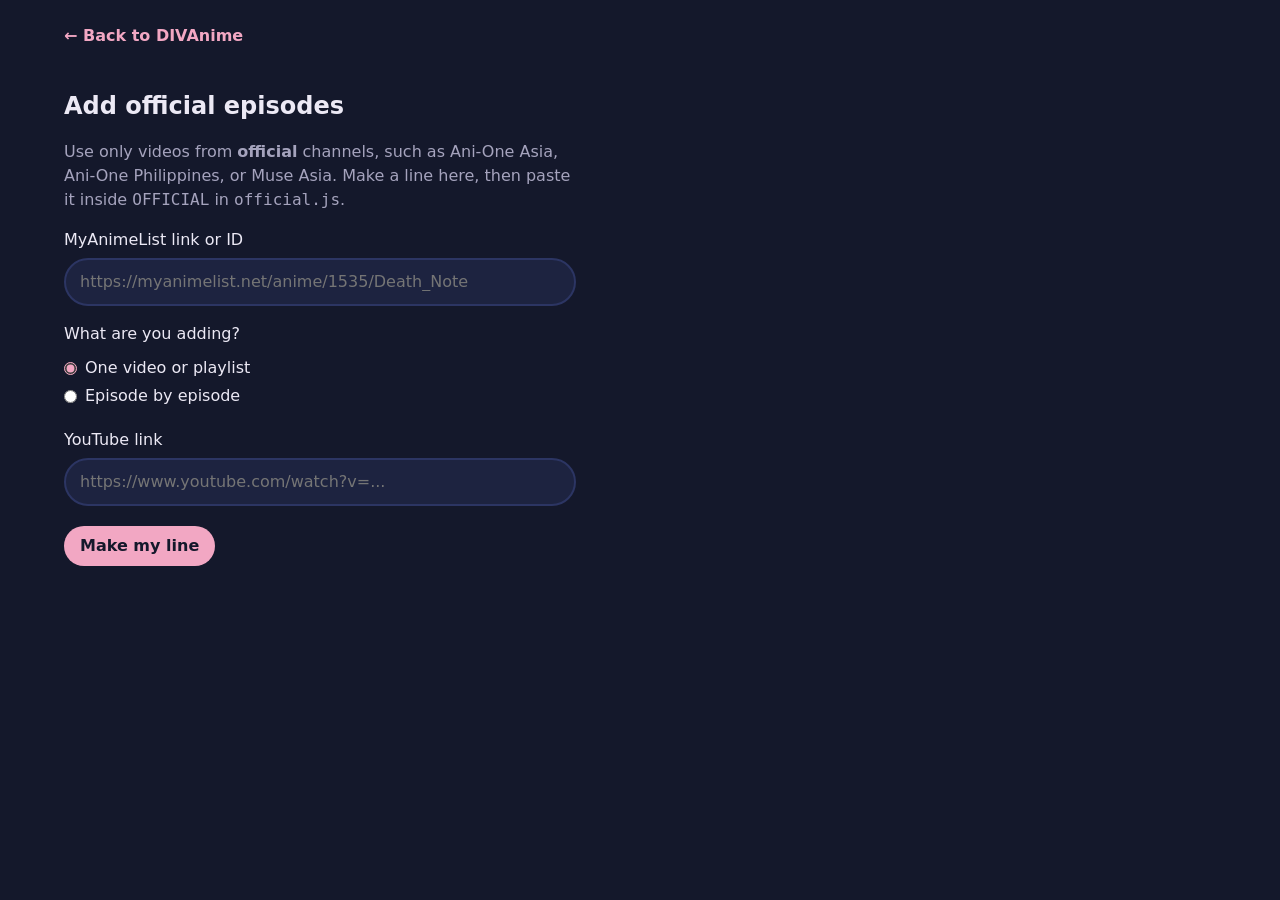
==== add-official.html @ 75e47fbf "latest" ====
<!DOCTYPE html>
<html lang="en">
<head>
<meta charset="UTF-8">
<meta name="viewport" content="width=device-width, initial-scale=1">
<title>Add official episodes | DIVAnime</title>
<link rel="icon" href="logo.svg" type="image/svg+xml">
<script src="theme.js"></script>
<link rel="stylesheet" href="style.css">
</head>
<body>
<header>
  <a class="toolback" href="index.html">&larr; Back to DIVAnime</a>
</header>
<main class="tool">
  <h1>Add official episodes</h1>
  <p class="muted">Use only videos from <strong>official</strong> channels, such as Ani-One Asia, Ani-One Philippines, or Muse Asia. Make a line here, then paste it inside <code>OFFICIAL</code> in <code>official.js</code>.</p>

  <div class="field">
    <label for="mal">MyAnimeList link or ID</label>
    <input id="mal" type="text" placeholder="https://myanimelist.net/anime/1535/Death_Note" autocomplete="off">
  </div>

  <fieldset>
    <legend>What are you adding?</legend>
    <label class="choice"><input type="radio" name="mode" value="single" checked> One video or playlist</label>
    <label class="choice"><input type="radio" name="mode" value="episodes"> Episode by episode</label>
  </fieldset>

  <div class="field" id="singleBox">
    <label for="yt">YouTube link</label>
    <input id="yt" type="text" placeholder="https://www.youtube.com/watch?v=..." autocomplete="off">
  </div>

  <div class="field" id="epsBox" hidden>
    <label for="eps">One episode per line: the number, a space, then the YouTube link</label>
    <textarea id="eps" rows="6" placeholder="1 https://www.youtube.com/watch?v=...&#10;2 https://youtu.be/..."></textarea>
  </div>

  <button class="btn" id="makeBtn">Make my line</button>
  <p id="msg" role="status"></p>

  <section id="result" hidden>
    <h2>Paste this inside OFFICIAL in official.js</h2>
    <pre id="out"></pre>
    <button class="btn small ghost" id="copyBtn">Copy</button>
    <h2>Preview</h2>
    <p class="muted">If the preview says &ldquo;Video unavailable&rdquo; or only offers &ldquo;Watch on YouTube&rdquo;, the owner blocked embedding or it is not available in your country. Don't add that one.</p>
    <div id="preview"></div>
  </section>
</main>
<script src="add-official.js"></script>
</body>
</html>
---- style.css ----
:root { --bg:#14182b; --card:#1d2340; --line:#2c3563; --text:#ece9f5; --muted:#a5a3bd; --accent:#f2a7c3; --on-accent:#14182b; }
[data-theme="day"] { --bg:#eef1f8; --card:#ffffff; --line:#c9d0e3; --text:#1b2038; --muted:#5a607a; --accent:#c2255c; --on-accent:#ffffff; }
[data-theme="sunset"] { --bg:#1d1135; --card:#2b1b4d; --line:#43306e; --text:#f3ecff; --muted:#b5a6d6; --accent:#ffb347; --on-accent:#1d1135; }
[data-theme="day"] .card { box-shadow:0 1px 4px rgba(27,32,56,.15); }
* { box-sizing: border-box; }
body { margin:0; background:var(--bg); color:var(--text); font-family:"Zen Maru Gothic", system-ui, sans-serif; line-height:1.5; }
header { padding:24px 5vw; display:flex; flex-wrap:wrap; gap:16px; align-items:center; justify-content:space-between; }
header h1 { margin:0; font-size:1.6rem; cursor:pointer; color:var(--text); display:flex; align-items:center; gap:10px; }
header h1 .word { font-weight:400; letter-spacing:.02em; }
header h1 .word b { font-weight:700; }
select { padding:10px 14px; border-radius:999px; border:2px solid var(--line); background:var(--card); color:var(--text); font:inherit; cursor:pointer; }
select:focus-visible { outline:3px solid var(--accent); outline-offset:2px; }
input { padding:10px 14px; border-radius:999px; border:2px solid var(--line); background:var(--card); color:var(--text); width:min(320px,100%); font:inherit; }
input:focus-visible, button:focus-visible, a:focus-visible { outline:3px solid var(--accent); outline-offset:2px; }
main { padding:0 5vw 48px; }
.grid { display:grid; grid-template-columns:repeat(auto-fill,minmax(140px,1fr)); gap:20px; }
.card { background:var(--card); border:0; border-radius:10px; overflow:hidden; cursor:pointer; text-align:left; color:inherit; font:inherit; padding:0; }
.card img { width:100%; aspect-ratio:2/3; object-fit:cover; display:block; }
.card span { display:block; padding:10px; font-size:.9rem; }
.watch { display:grid; gap:24px; max-width:900px; }
.player { aspect-ratio:16/9; width:100%; border:0; border-radius:10px; background:#000; }
.btn { display:inline-block; margin:4px 8px 4px 0; padding:8px 16px; border-radius:999px; background:var(--accent); color:var(--on-accent); text-decoration:none; font-weight:700; }
.back { background:none; border:0; color:var(--accent); font:inherit; cursor:pointer; padding:0; margin-bottom:16px; }
.muted { color:var(--muted); }
#genres { padding:0 5vw 20px; display:flex; flex-wrap:wrap; gap:8px; }
.chip { border:2px solid var(--line); background:var(--card); color:var(--text); padding:6px 14px; border-radius:999px; cursor:pointer; font:inherit; font-size:.9rem; }
.chip[aria-pressed="true"] { background:var(--accent); border-color:var(--accent); color:var(--on-accent); font-weight:700; }
button.btn { border:0; cursor:pointer; font:inherit; font-weight:700; }
.btn.saved { background:var(--card); color:var(--accent); border:2px solid var(--accent); }

#tabs { padding:0 5vw 16px; display:flex; flex-wrap:wrap; align-items:center; gap:12px 20px; }
#tabs select { margin-left:auto; padding:6px 14px; font-size:.9rem; }
.tab { background:none; border:0; border-bottom:3px solid transparent; color:var(--muted); font:inherit; font-weight:700; padding:6px 2px; cursor:pointer; }
.tab[aria-pressed="true"] { color:var(--accent); border-bottom-color:var(--accent); }
.btn:disabled { opacity:.5; cursor:wait; }
#more { margin-top:24px; text-align:center; }

.eplist { list-style:none; padding:0; margin:0 0 16px; display:grid; gap:8px; }
.ep { display:grid; grid-template-columns:auto 3ch 1fr auto; gap:12px; align-items:center; background:var(--card); border:1px solid var(--line); border-radius:10px; padding:10px 14px; }
.epnum { color:var(--muted); font-weight:700; text-align:right; }
.eptitle { min-width:0; overflow-wrap:anywhere; }
.eptitle small { display:block; }
.epbtns { display:flex; gap:6px; }
.btn.small { margin:0; padding:4px 12px; font-size:.85rem; }
.btn.ghost { background:none; color:var(--accent); border:2px solid var(--accent); padding:2px 10px; }

.ep .badge { display:none; margin-left:6px; padding:1px 8px; border-radius:999px; background:var(--accent); color:var(--on-accent); font-size:.75rem; font-weight:700; }
.ep.last { border-color:var(--accent); }
.ep.last .badge { display:inline-block; }
.card span small { display:block; margin-top:4px; }
#epResume { margin:0 0 12px; }

/* ---- Small screens (phones) ---- */
@media (max-width: 600px) {
  header { padding:16px 5vw; gap:12px; }
  header h1 { order:1; font-size:1.35rem; }
  #theme { order:2; margin-left:auto; }
  .searchbox { order:3; flex:1 1 100%; width:100%; }
  #randomBtn { order:4; }
  #listBtn { order:5; }
  .grid { gap:14px; }
  #tabs { gap:8px 16px; }
  #tabs select { margin-left:0; flex:1 1 100%; font-size:1rem; } /* 16px stops iPhone zoom on focus */
  .ep { grid-template-columns:auto 3ch 1fr; }
  .epbtns { grid-column:3; }
}

/* ---- Touch screens: bigger tap targets ---- */
@media (pointer: coarse) {
  .btn.small { padding:8px 16px; }
  .btn.small.ghost { padding:6px 14px; }
  .chip { padding:9px 16px; }
  .tab { padding:10px 4px; }
}

.epcheck { width:20px; height:20px; padding:0; margin:0; accent-color:var(--accent); cursor:pointer; }
.ep.done .eptitle { opacity:.6; }
.epprogress { display:flex; flex-wrap:wrap; align-items:center; gap:8px 12px; margin:0 0 12px; }
.epprogress progress { accent-color:var(--accent); width:min(220px,100%); height:12px; }
@media (pointer: coarse) { .epcheck { width:24px; height:24px; } }

/* ---- Loading skeletons ---- */
.card.skeleton { cursor:default; pointer-events:none; }
.sk-img, .sk-line, .sk-player {
  background:linear-gradient(90deg, var(--line) 25%, var(--card) 50%, var(--line) 75%);
  background-size:200% 100%;
  animation:shimmer 1.4s linear infinite;
}
.sk-img { width:100%; aspect-ratio:2/3; }
.sk-line { height:12px; margin:12px 10px; border-radius:6px; }
.sk-line.short { width:60%; }
.sk-title { height:28px; width:50%; margin:0; }
.sk-player { aspect-ratio:16/9; width:100%; border-radius:10px; }
.watch .sk-line { margin:0; }
@keyframes shimmer { from { background-position:200% 0; } to { background-position:-200% 0; } }
@media (prefers-reduced-motion: reduce) {
  .sk-img, .sk-line, .sk-player { animation:none; }
}

footer { padding:24px 5vw 48px; border-top:1px solid var(--line); }
footer p { margin:0 0 12px; max-width:60ch; }
footer .btn { margin-right:8px; }

/* ---- Banner and error boxes ---- */
.banner { display:flex; flex-wrap:wrap; align-items:center; gap:8px 12px; margin:0 5vw 16px; padding:10px 14px; border:2px solid var(--accent); border-radius:10px; background:var(--card); }
.banner[hidden] { display:none; }
.errorbox { max-width:480px; padding:16px; border:1px solid var(--line); border-radius:10px; background:var(--card); }
.errorbox p { margin:0 0 12px; }

/* ---- Search suggestions ---- */
.searchbox { position:relative; width:min(320px,100%); }
.searchbox input { width:100%; }
#suggest { position:absolute; z-index:10; top:calc(100% + 6px); left:0; right:0; margin:0; padding:6px; list-style:none; background:var(--card); border:1px solid var(--line); border-radius:12px; box-shadow:0 8px 24px rgba(0,0,0,.25); }
#suggest[hidden] { display:none; }
#suggest li { display:flex; gap:10px; align-items:center; padding:6px; border-radius:8px; cursor:pointer; }
#suggest li:hover, #suggest li[aria-selected="true"] { background:var(--line); }
#suggest img { width:32px; height:46px; object-fit:cover; border-radius:4px; flex:none; }
#suggest span { min-width:0; overflow-wrap:anywhere; }

/* ---- Recently viewed ---- */
#recent { margin-bottom:28px; }
.rowhead { display:flex; align-items:center; justify-content:space-between; gap:12px; margin-bottom:12px; }
.rowhead h2 { margin:0; font-size:1.1rem; }
.recentrow { display:flex; gap:14px; overflow-x:auto; padding-bottom:8px; }
.recentrow .card { flex:0 0 120px; }
.recentrow .card span { font-size:.8rem; }

/* ---- Helper page: add-official.html ---- */
.toolback { color:var(--accent); text-decoration:none; font-weight:700; }
.tool { max-width:640px; }
.tool h1 { font-size:1.5rem; }
.tool h2 { font-size:1.1rem; margin:24px 0 8px; }
.tool .field { display:grid; gap:6px; margin:0 0 16px; }
.tool .field[hidden] { display:none; }
.tool .field input, .tool textarea { width:100%; max-width:none; }
.tool textarea { padding:10px 14px; border-radius:12px; border:2px solid var(--line); background:var(--card); color:var(--text); font:inherit; }
.tool fieldset { border:0; padding:0; margin:0 0 16px; }
.tool legend { padding:0; margin-bottom:6px; }
.tool .choice { display:flex; align-items:center; gap:8px; margin:4px 0; }
.tool .choice input { width:auto; padding:0; margin:0; accent-color:var(--accent); }
.tool pre { overflow-x:auto; padding:12px 14px; border:1px solid var(--line); border-radius:10px; background:var(--card); }
.tool code { font-family:ui-monospace, Menlo, Consolas, monospace; }
.tool textarea:focus-visible { outline:3px solid var(--accent); outline-offset:2px; }

/* ---- AniList episode links ---- */
#aniEps[hidden] { display:none; }
#aniEps h3 small { font-weight:400; }
.aniep { display:grid; grid-template-columns:96px 1fr auto; gap:12px; align-items:center; background:var(--card); border:1px solid var(--line); border-radius:10px; padding:8px 12px; }
.aniep.nothumb { grid-template-columns:1fr auto; }
.epthumb { width:96px; height:54px; object-fit:cover; border-radius:6px; background:var(--line); }
@media (max-width: 600px) {
  .aniep { grid-template-columns:96px 1fr; }
  .aniep .epbtns { grid-column:2; }
  .aniep.nothumb { grid-template-columns:1fr; }
  .aniep.nothumb .epbtns { grid-column:1; }
}
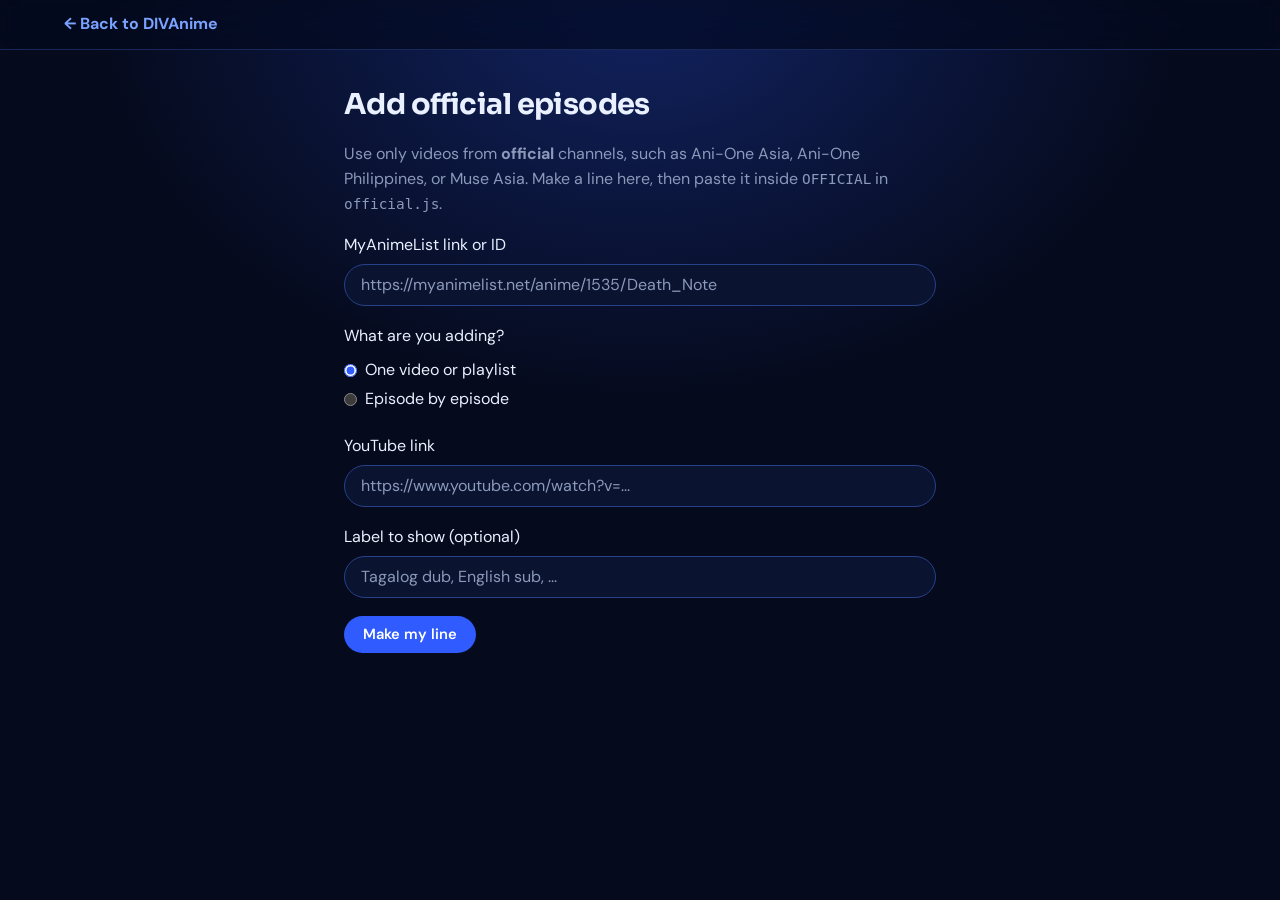
==== commit dc77953c: "latest3" ====
--- a/add-official.html
+++ b/add-official.html
@@ -4,8 +4,10 @@
 <meta charset="UTF-8">
 <meta name="viewport" content="width=device-width, initial-scale=1">
 <title>Add official episodes | DIVAnime</title>
+<meta name="theme-color" content="#050a1c">
 <link rel="icon" href="logo.svg" type="image/svg+xml">
 <script src="theme.js"></script>
+<link href="https://fonts.googleapis.com/css2?family=DM+Sans:wght@400;500;700&family=Sora:wght@400;700&display=swap" rel="stylesheet">
 <link rel="stylesheet" href="style.css">
 </head>
 <body>
@@ -37,6 +39,11 @@
     <textarea id="eps" rows="6" placeholder="1 https://www.youtube.com/watch?v=...&#10;2 https://youtu.be/..."></textarea>
   </div>
 
+  <div class="field">
+    <label for="lang">Label to show (optional)</label>
+    <input id="lang" type="text" placeholder="Tagalog dub, English sub, ..." maxlength="30" autocomplete="off">
+  </div>
+
   <button class="btn" id="makeBtn">Make my line</button>
   <p id="msg" role="status"></p>
 
--- a/style.css
+++ b/style.css
@@ -1,156 +1,325 @@
-:root { --bg:#14182b; --card:#1d2340; --line:#2c3563; --text:#ece9f5; --muted:#a5a3bd; --accent:#f2a7c3; --on-accent:#14182b; }
-[data-theme="day"] { --bg:#eef1f8; --card:#ffffff; --line:#c9d0e3; --text:#1b2038; --muted:#5a607a; --accent:#c2255c; --on-accent:#ffffff; }
-[data-theme="sunset"] { --bg:#1d1135; --card:#2b1b4d; --line:#43306e; --text:#f3ecff; --muted:#b5a6d6; --accent:#ffb347; --on-accent:#1d1135; }
-[data-theme="day"] .card { box-shadow:0 1px 4px rgba(27,32,56,.15); }
+/* DIVAnime: a dark room with the screen on.
+   Near-black surfaces, one electric blue for light and action, and a soft glow where the picture is. */
+
+/* ---------- Design tokens (themes) ---------- */
+:root {
+  color-scheme: dark;
+  --gutter: max(5vw, calc((100vw - 1280px) / 2));
+  --bg: #050a1c;            /* deep navy-black */
+  --card: #0a1330;
+  --card-2: #101c42;
+  --line: #18285a;
+  --line-strong: #27408a;
+  --text: #e9f0ff;
+  --muted: #8b99ba;
+  --accent: #7aa2ff;        /* blue used for text, borders, and focus on dark surfaces */
+  --accent-solid: #2f5bff;  /* blue used for filled buttons (white text on it passes contrast) */
+  --accent-hover: #2547d6;
+  --on-accent: #ffffff;
+  --glow: rgba(79, 124, 255, .55);
+  --beam: rgba(47, 91, 255, .30);
+  --glass: rgba(5, 10, 28, .74);
+  --font-display: "Sora", "DM Sans", system-ui, -apple-system, "Segoe UI", sans-serif;
+  --font-body: "DM Sans", system-ui, -apple-system, "Segoe UI", sans-serif;
+}
+[data-theme="abyss"] {
+  --bg: #000000; --card: #070b14; --card-2: #0d1424; --line: #131b31; --line-strong: #22305a;
+  --text: #eaf4ff; --muted: #7f92b5; --accent: #38bdf8; --accent-solid: #0369a1; --accent-hover: #075985;
+  --glow: rgba(14, 165, 233, .5); --beam: rgba(14, 165, 233, .22); --glass: rgba(0, 0, 0, .74);
+}
+[data-theme="light"] {
+  color-scheme: light;
+  --bg: #f2f5fc; --card: #ffffff; --card-2: #f5f8ff; --line: #d5deef; --line-strong: #b6c4e2;
+  --text: #0b1220; --muted: #4f5d7e; --accent: #1d4ed8; --accent-solid: #1d4ed8; --accent-hover: #1e40af;
+  --glow: rgba(29, 78, 216, .35); --beam: rgba(37, 99, 235, .14); --glass: rgba(242, 245, 252, .8);
+}
+
+/* ---------- Base ---------- */
 * { box-sizing: border-box; }
-body { margin:0; background:var(--bg); color:var(--text); font-family:"Zen Maru Gothic", system-ui, sans-serif; line-height:1.5; }
-header { padding:24px 5vw; display:flex; flex-wrap:wrap; gap:16px; align-items:center; justify-content:space-between; }
-header h1 { margin:0; font-size:1.6rem; cursor:pointer; color:var(--text); display:flex; align-items:center; gap:10px; }
-header h1 .word { font-weight:400; letter-spacing:.02em; }
-header h1 .word b { font-weight:700; }
-select { padding:10px 14px; border-radius:999px; border:2px solid var(--line); background:var(--card); color:var(--text); font:inherit; cursor:pointer; }
-select:focus-visible { outline:3px solid var(--accent); outline-offset:2px; }
-input { padding:10px 14px; border-radius:999px; border:2px solid var(--line); background:var(--card); color:var(--text); width:min(320px,100%); font:inherit; }
-input:focus-visible, button:focus-visible, a:focus-visible { outline:3px solid var(--accent); outline-offset:2px; }
-main { padding:0 5vw 48px; }
-.grid { display:grid; grid-template-columns:repeat(auto-fill,minmax(140px,1fr)); gap:20px; }
-.card { background:var(--card); border:0; border-radius:10px; overflow:hidden; cursor:pointer; text-align:left; color:inherit; font:inherit; padding:0; }
-.card img { width:100%; aspect-ratio:2/3; object-fit:cover; display:block; }
-.card span { display:block; padding:10px; font-size:.9rem; }
-.watch { display:grid; gap:24px; max-width:900px; }
-.player { aspect-ratio:16/9; width:100%; border:0; border-radius:10px; background:#000; }
-.btn { display:inline-block; margin:4px 8px 4px 0; padding:8px 16px; border-radius:999px; background:var(--accent); color:var(--on-accent); text-decoration:none; font-weight:700; }
-.back { background:none; border:0; color:var(--accent); font:inherit; cursor:pointer; padding:0; margin-bottom:16px; }
-.muted { color:var(--muted); }
-#genres { padding:0 5vw 20px; display:flex; flex-wrap:wrap; gap:8px; }
-.chip { border:2px solid var(--line); background:var(--card); color:var(--text); padding:6px 14px; border-radius:999px; cursor:pointer; font:inherit; font-size:.9rem; }
-.chip[aria-pressed="true"] { background:var(--accent); border-color:var(--accent); color:var(--on-accent); font-weight:700; }
-button.btn { border:0; cursor:pointer; font:inherit; font-weight:700; }
-.btn.saved { background:var(--card); color:var(--accent); border:2px solid var(--accent); }
-
-#tabs { padding:0 5vw 16px; display:flex; flex-wrap:wrap; align-items:center; gap:12px 20px; }
-#tabs select { margin-left:auto; padding:6px 14px; font-size:.9rem; }
-.tab { background:none; border:0; border-bottom:3px solid transparent; color:var(--muted); font:inherit; font-weight:700; padding:6px 2px; cursor:pointer; }
-.tab[aria-pressed="true"] { color:var(--accent); border-bottom-color:var(--accent); }
-.btn:disabled { opacity:.5; cursor:wait; }
-#more { margin-top:24px; text-align:center; }
-
-.eplist { list-style:none; padding:0; margin:0 0 16px; display:grid; gap:8px; }
-.ep { display:grid; grid-template-columns:auto 3ch 1fr auto; gap:12px; align-items:center; background:var(--card); border:1px solid var(--line); border-radius:10px; padding:10px 14px; }
-.epnum { color:var(--muted); font-weight:700; text-align:right; }
-.eptitle { min-width:0; overflow-wrap:anywhere; }
-.eptitle small { display:block; }
-.epbtns { display:flex; gap:6px; }
-.btn.small { margin:0; padding:4px 12px; font-size:.85rem; }
-.btn.ghost { background:none; color:var(--accent); border:2px solid var(--accent); padding:2px 10px; }
-
-.ep .badge { display:none; margin-left:6px; padding:1px 8px; border-radius:999px; background:var(--accent); color:var(--on-accent); font-size:.75rem; font-weight:700; }
-.ep.last { border-color:var(--accent); }
-.ep.last .badge { display:inline-block; }
-.card span small { display:block; margin-top:4px; }
-#epResume { margin:0 0 12px; }
-
-/* ---- Small screens (phones) ---- */
-@media (max-width: 600px) {
-  header { padding:16px 5vw; gap:12px; }
-  header h1 { order:1; font-size:1.35rem; }
-  #theme { order:2; margin-left:auto; }
-  .searchbox { order:3; flex:1 1 100%; width:100%; }
-  #randomBtn { order:4; }
-  #listBtn { order:5; }
-  .grid { gap:14px; }
-  #tabs { gap:8px 16px; }
-  #tabs select { margin-left:0; flex:1 1 100%; font-size:1rem; } /* 16px stops iPhone zoom on focus */
-  .ep { grid-template-columns:auto 3ch 1fr; }
-  .epbtns { grid-column:3; }
-}
-
-/* ---- Touch screens: bigger tap targets ---- */
+html { -webkit-text-size-adjust: 100%; }
+body {
+  position: relative; isolation: isolate; margin: 0; min-height: 100vh;
+  background: var(--bg); color: var(--text);
+  font: 400 1rem/1.55 var(--font-body);
+}
+/* the screen light: a wide blue glow falling from the top of the page */
+body::before {
+  content: ""; position: absolute; inset: 0 0 auto 0; height: 560px; z-index: -1; pointer-events: none;
+  background: radial-gradient(60% 100% at 50% 0%, var(--beam), transparent 72%);
+}
+::selection { background: var(--accent-solid); color: #fff; }
+:focus-visible { outline: 2px solid var(--accent); outline-offset: 2px; }
+h1, h2, h3 { font-family: var(--font-display); }
+a { color: var(--accent); }
+code { font-family: ui-monospace, Menlo, Consolas, monospace; font-size: .9em; }
+.muted { color: var(--muted); }
+[hidden] { display: none !important; }
+
+/* ---------- Header ---------- */
+header {
+  position: sticky; top: 0; z-index: 30;
+  display: flex; align-items: center; gap: 14px;
+  padding: 12px var(--gutter);
+  background: var(--glass); border-bottom: 1px solid var(--line);
+  -webkit-backdrop-filter: blur(16px) saturate(150%); backdrop-filter: blur(16px) saturate(150%);
+}
+header h1 {
+  display: flex; align-items: center; gap: 10px; margin: 0; cursor: pointer;
+  font-size: 1.3rem; letter-spacing: -.02em; color: var(--text); white-space: nowrap;
+}
+header h1 .word { font-weight: 400; }
+header h1 .word b { font-weight: 700; }
+
+.searchbox { position: relative; flex: 1 1 280px; max-width: 520px; margin: 0 auto; }
+input, textarea, select {
+  font: inherit; color: var(--text);
+  background: var(--card); border: 1px solid var(--line-strong);
+}
+input[type="search"], input[type="text"] {
+  width: 100%; height: 42px; padding: 0 16px; border-radius: 999px;
+}
+.searchbox input {
+  padding-left: 44px;
+  background: var(--card) url("data:image/svg+xml,%3Csvg xmlns='http://www.w3.org/2000/svg' viewBox='0 0 24 24' fill='none' stroke='%238b99ba' stroke-width='2' stroke-linecap='round'%3E%3Ccircle cx='11' cy='11' r='7'/%3E%3Cpath d='m20 20-3.5-3.5'/%3E%3C/svg%3E") no-repeat 15px center / 18px;
+}
+input::placeholder, textarea::placeholder { color: var(--muted); }
+input:focus, textarea:focus, select:focus { border-color: var(--accent); }
+select {
+  height: 40px; padding: 0 36px 0 14px; border-radius: 999px; cursor: pointer;
+  -webkit-appearance: none; appearance: none;
+  background: var(--card) url("data:image/svg+xml,%3Csvg xmlns='http://www.w3.org/2000/svg' viewBox='0 0 24 24' fill='none' stroke='%238b99ba' stroke-width='2.4' stroke-linecap='round' stroke-linejoin='round'%3E%3Cpath d='m6 9 6 6 6-6'/%3E%3C/svg%3E") no-repeat right 12px center / 14px;
+}
+
+/* Search suggestions */
+#suggest {
+  position: absolute; z-index: 40; top: calc(100% + 8px); left: 0; right: 0; margin: 0; padding: 6px; list-style: none;
+  background: var(--card); border: 1px solid var(--line-strong); border-radius: 14px;
+  box-shadow: 0 24px 60px -20px rgba(0, 0, 0, .8), 0 0 40px -18px var(--glow);
+}
+#suggest li { display: flex; align-items: center; gap: 12px; padding: 6px; border-radius: 9px; cursor: pointer; }
+#suggest li:hover, #suggest li[aria-selected="true"] { background: var(--card-2); box-shadow: inset 3px 0 0 var(--accent); }
+#suggest img { flex: none; width: 32px; height: 46px; object-fit: cover; border-radius: 4px; }
+#suggest span { min-width: 0; overflow-wrap: anywhere; }
+
+/* ---------- Buttons ---------- */
+.btn {
+  display: inline-flex; align-items: center; justify-content: center; gap: 8px;
+  padding: 9px 18px; border: 1px solid transparent; border-radius: 999px;
+  background: var(--accent-solid); color: var(--on-accent);
+  font: 600 .92rem/1.2 var(--font-body); text-decoration: none; cursor: pointer;
+  transition: background .15s, border-color .15s, box-shadow .15s;
+}
+.btn:hover { background: var(--accent-hover); box-shadow: 0 8px 26px -10px var(--glow); }
+.btn:disabled { opacity: .5; cursor: wait; box-shadow: none; }
+.btn.small { padding: 5px 14px; font-size: .85rem; }
+.btn.ghost { background: transparent; color: var(--accent); border-color: var(--accent); }
+.btn.ghost:hover { background: var(--card-2); }
+.btn.saved { background: transparent; color: var(--accent); border-color: var(--accent); }
+.btn.navbtn { gap: 0; background: var(--card); color: var(--text); border-color: var(--line-strong); }
+.btn.navbtn:hover { border-color: var(--accent); box-shadow: 0 8px 26px -12px var(--glow); }
+.back {
+  display: inline-flex; align-items: center; gap: 6px; margin: 4px 0 14px; padding: 6px 0;
+  background: none; border: 0; color: var(--accent); font: 600 .95rem var(--font-body); cursor: pointer;
+}
+.back:hover { text-decoration: underline; }
+
+/* ---------- Page sections ---------- */
+.banner {
+  margin: 14px var(--gutter) 0; padding: 12px 16px; display: flex; flex-wrap: wrap; align-items: center; gap: 8px 12px;
+  background: var(--card); border: 1px solid var(--line-strong); border-left: 4px solid var(--accent); border-radius: 10px;
+}
+.hero { padding: clamp(28px, 6vw, 68px) var(--gutter) clamp(14px, 3vw, 30px); }
+.hero h2 {
+  margin: 0 0 14px; max-width: 16ch;
+  font-size: clamp(2.1rem, 5.4vw, 3.8rem); font-weight: 700; line-height: 1.04; letter-spacing: -.03em; text-wrap: balance;
+}
+.hero p { margin: 0; max-width: 50ch; color: var(--muted); font-size: 1.05rem; }
+/* the welcome text, tabs, and genres belong to the catalog, so hide them on watch pages and the watchlist */
+body:not([data-view="catalog"]) .hero,
+body:not([data-view="catalog"]) #tabs,
+body:not([data-view="catalog"]) #genres { display: none; }
+
+#tabs { display: flex; flex-wrap: wrap; align-items: center; gap: 8px; padding: 10px var(--gutter) 12px; }
+.tab {
+  padding: 8px 18px; border: 1px solid transparent; border-radius: 999px; background: transparent; color: var(--muted);
+  font: 600 .95rem var(--font-body); cursor: pointer; transition: color .15s, background .15s, box-shadow .15s;
+}
+.tab:hover { color: var(--text); background: var(--card); }
+.tab[aria-pressed="true"] { background: var(--accent-solid); color: #fff; box-shadow: 0 10px 30px -10px var(--glow); }
+#tabs select { margin-left: auto; font-size: .9rem; }
+
+#genres { display: flex; flex-wrap: wrap; gap: 8px; padding: 0 var(--gutter) 24px; }
+.chip {
+  padding: 6px 14px; border: 1px solid var(--line-strong); border-radius: 8px; background: transparent; color: var(--text);
+  font: 500 .88rem var(--font-body); cursor: pointer; transition: border-color .15s, background .15s;
+}
+.chip:hover { border-color: var(--accent); }
+.chip[aria-pressed="true"] { border-color: var(--accent); color: var(--accent); background: var(--card-2); font-weight: 700; }
+
+main { padding: 0 var(--gutter) 56px; }
+main h2 { font-size: 1.15rem; }
+
+/* ---------- Posters ---------- */
+.grid { display: grid; grid-template-columns: repeat(auto-fill, minmax(150px, 1fr)); gap: 18px; }
+.card {
+  position: relative; display: block; padding: 0; overflow: hidden; isolation: isolate;
+  border: 1px solid var(--line); border-radius: 12px; background: var(--card); color: #fff;
+  font: inherit; text-align: left; cursor: pointer;
+  transition: transform .18s ease, border-color .18s, box-shadow .18s;
+}
+.card img, .card .noposter, .sk-img { display: block; width: 100%; aspect-ratio: 2 / 3; object-fit: cover; }
+.noposter { background: linear-gradient(160deg, var(--card-2), var(--card)); }
+.card span {
+  position: absolute; inset: auto 0 0 0; padding: 46px 11px 11px;
+  background: linear-gradient(to top, rgba(2, 4, 10, .96) 0%, rgba(2, 4, 10, .72) 55%, transparent 100%);
+  color: #fff; font-size: .84rem; font-weight: 600; line-height: 1.3; overflow-wrap: anywhere;
+}
+.card small { display: block; margin-top: 3px; font-weight: 400; font-size: .76rem; }
+.card .muted { color: #aebbd8; }
+.card .score {
+  position: absolute; top: 8px; right: 8px; padding: 2px 9px; border-radius: 999px;
+  background: rgba(2, 4, 10, .78); border: 1px solid rgba(106, 168, 255, .5);
+  -webkit-backdrop-filter: blur(6px); backdrop-filter: blur(6px);
+  color: #fff; font: 700 .75rem/1.5 var(--font-body); font-style: normal;
+}
+.card .epbadge {
+  position: absolute; top: 8px; left: 8px; padding: 2px 9px; border-radius: 999px;
+  background: var(--accent-solid); color: #fff; font: 700 .75rem/1.5 var(--font-body); font-style: normal;
+  box-shadow: 0 6px 18px -6px var(--glow);
+}
+.card:hover, .card:focus-visible { transform: translateY(-4px); border-color: var(--accent); box-shadow: 0 16px 44px -14px var(--glow); }
+.card:focus-visible { outline: 2px solid var(--accent); outline-offset: 3px; }
+.card.skeleton { pointer-events: none; cursor: default; }
+
+#recent { margin-bottom: 34px; }
+.rowhead { display: flex; align-items: center; justify-content: space-between; gap: 12px; margin-bottom: 12px; }
+.rowhead h2 { margin: 0; }
+.recentrow { display: flex; gap: 14px; overflow-x: auto; padding: 6px 2px 14px; scroll-snap-type: x proximity; }
+.recentrow .card { flex: 0 0 132px; scroll-snap-align: start; }
+.recentrow .card span { font-size: .78rem; }
+#more { margin-top: 28px; text-align: center; }
+
+/* ---------- Loading skeletons ---------- */
+.sk-img, .sk-line, .sk-player {
+  background: linear-gradient(90deg, var(--card-2) 25%, var(--line) 50%, var(--card-2) 75%);
+  background-size: 200% 100%; animation: shimmer 1.4s linear infinite;
+}
+.sk-line { height: 12px; margin: 12px 10px; border-radius: 6px; }
+.sk-line.short { width: 60%; }
+.sk-title { height: 30px; width: 50%; margin: 0 0 18px; }
+.sk-player { width: 100%; aspect-ratio: 16 / 9; border-radius: 16px; margin-bottom: 18px; }
+.watch .sk-line { margin: 0 0 14px; }
+@keyframes shimmer { from { background-position: 200% 0; } to { background-position: -200% 0; } }
+
+/* ---------- Watch page ---------- */
+.watch { max-width: 1100px; }
+.watch h2 { margin: 0 0 18px; font-size: clamp(1.5rem, 3.4vw, 2.3rem); line-height: 1.15; letter-spacing: -.02em; text-wrap: balance; }
+.player {
+  display: block; width: 100%; aspect-ratio: 16 / 9; border: 0; border-radius: 16px; background: #000;
+  box-shadow: 0 0 0 1px var(--line-strong), 0 36px 90px -34px var(--glow);
+}
+#playerNote { margin: 12px 0 0; }
+.watchcols { display: grid; grid-template-columns: 200px minmax(0, 1fr); gap: 28px; margin-top: 28px; }
+.watchposter { width: 100%; aspect-ratio: 2 / 3; object-fit: cover; border: 1px solid var(--line-strong); border-radius: 14px; }
+.facts { display: flex; flex-wrap: wrap; gap: 8px; margin: 0 0 14px; padding: 0; list-style: none; }
+.facts li { padding: 3px 12px; border: 1px solid var(--line-strong); border-radius: 8px; font-size: .86rem; }
+#aniInfo { display: flex; flex-wrap: wrap; gap: 8px; margin: 0 0 16px; }
+#aniInfo span { padding: 3px 12px; border-radius: 8px; background: var(--card-2); border: 1px solid var(--line-strong); color: var(--accent); font-size: .86rem; font-weight: 600; }
+#platformsBox { display: flex; flex-wrap: wrap; align-items: center; gap: 10px; margin-bottom: 20px; }
+#platformsBox p { margin: 0; }
+.synopsis { max-width: 70ch; margin: 0; white-space: pre-line; opacity: .93; }
+.watch h3 { margin: 40px 0 14px; font-size: 1.2rem; letter-spacing: -.01em; }
+.watch h3 small { font-family: var(--font-body); font-weight: 400; }
+
+/* Episodes: a ruled list, not a stack of boxes */
+.eplist { margin: 0 0 16px; padding: 0; list-style: none; border-top: 1px solid var(--line); }
+.ep {
+  display: grid; grid-template-columns: auto 3.2ch minmax(0, 1fr) auto; gap: 14px; align-items: center;
+  padding: 12px 8px; border-bottom: 1px solid var(--line);
+}
+.ep:hover { background: var(--card); }
+.ep.last { background: var(--card); box-shadow: inset 3px 0 0 var(--accent); }
+.epnum { color: var(--muted); font-weight: 700; text-align: right; font-variant-numeric: tabular-nums; }
+.eptitle { min-width: 0; overflow-wrap: anywhere; }
+.eptitle small { display: block; }
+.ep.done .eptitle { opacity: .55; }
+.badge { display: none; margin-left: 8px; padding: 1px 8px; border-radius: 6px; background: var(--accent-solid); color: #fff; font-size: .72rem; font-weight: 700; }
+.ep.last .badge { display: inline-block; }
+.epbtns { display: flex; gap: 8px; }
+.epcheck { width: 20px; height: 20px; margin: 0; padding: 0; accent-color: var(--accent-solid); cursor: pointer; }
+.epprogress { display: flex; flex-wrap: wrap; align-items: center; gap: 8px 14px; margin: 0 0 14px; }
+progress { width: min(240px, 100%); height: 8px; -webkit-appearance: none; appearance: none; border: 0; border-radius: 999px; background: var(--line); overflow: hidden; }
+progress::-webkit-progress-bar { background: var(--line); }
+progress::-webkit-progress-value { background: var(--accent-solid); border-radius: 999px; }
+progress::-moz-progress-bar { background: var(--accent-solid); }
+#epResume { margin: 0 0 12px; }
+
+.aniep { display: grid; grid-template-columns: 96px minmax(0, 1fr) auto; gap: 14px; align-items: center; padding: 10px 8px; border-bottom: 1px solid var(--line); }
+.aniep:hover { background: var(--card); }
+.aniep.nothumb { grid-template-columns: minmax(0, 1fr) auto; }
+.epthumb { width: 96px; height: 54px; object-fit: cover; border-radius: 6px; background: var(--card-2); }
+
+/* ---------- Errors ---------- */
+.errorbox { max-width: 520px; padding: 18px; border: 1px solid var(--line-strong); border-left: 4px solid var(--accent); border-radius: 12px; background: var(--card); }
+.errorbox p { margin: 0 0 14px; }
+.errorbox .btn { margin-right: 8px; }
+.errdetails { margin-top: 14px; font-size: .85rem; color: var(--muted); }
+.errdetails pre { margin: 6px 0 0; white-space: pre-wrap; overflow-wrap: anywhere; }
+
+/* ---------- Footer ---------- */
+footer { margin-top: 24px; padding: 28px var(--gutter) 56px; border-top: 1px solid var(--line); }
+footer p { max-width: 62ch; margin: 0 0 14px; }
+footer .btn { margin-right: 8px; }
+
+/* ---------- Helper page (add-official.html) ---------- */
+.toolback { color: var(--accent); font-weight: 700; text-decoration: none; }
+.toolback:hover { text-decoration: underline; }
+.tool { max-width: 720px; margin: 0 auto; padding: 32px 5vw 64px; }
+.tool h1 { margin: 0 0 12px; font-size: 1.8rem; letter-spacing: -.02em; }
+.tool h2 { margin: 28px 0 8px; font-size: 1.1rem; }
+.tool .field { display: grid; gap: 6px; margin: 0 0 18px; }
+.tool .field input, .tool textarea { width: 100%; max-width: none; }
+.tool textarea { padding: 12px 16px; border-radius: 14px; }
+.tool fieldset { margin: 0 0 18px; padding: 0; border: 0; }
+.tool legend { margin-bottom: 6px; padding: 0; }
+.tool .choice { display: flex; align-items: center; gap: 8px; margin: 4px 0; }
+.tool .choice input { width: auto; height: auto; margin: 0; padding: 0; accent-color: var(--accent-solid); }
+.tool pre { overflow-x: auto; padding: 14px 16px; border: 1px solid var(--line-strong); border-radius: 12px; background: var(--card); }
+
+/* ---------- Phones ---------- */
+@media (max-width: 700px) {
+  header { position: static; flex-wrap: wrap; gap: 10px 12px; padding-top: 10px; padding-bottom: 12px; } /* three rows is too tall to keep stuck to the top */
+  header h1 { order: 1; font-size: 1.2rem; }
+  #theme { order: 2; margin-left: auto; }
+  .searchbox { order: 3; flex: 1 1 100%; max-width: none; margin: 0; }
+  #randomBtn { order: 4; }
+  #listBtn { order: 5; }
+  .grid { gap: 14px; }
+  #tabs { gap: 6px; }
+  #tabs select { flex: 1 1 100%; margin-left: 0; font-size: 1rem; } /* 16px stops iPhone zoom on focus */
+  #genres { flex-wrap: nowrap; overflow-x: auto; scrollbar-width: none; }
+  #genres::-webkit-scrollbar { display: none; }
+  .chip { flex: none; }
+  .watchcols { grid-template-columns: 1fr; gap: 20px; }
+  .watchposter { width: 130px; }
+  .ep { grid-template-columns: auto 3.2ch minmax(0, 1fr); }
+  .epbtns { grid-column: 3; }
+  .aniep { grid-template-columns: 96px minmax(0, 1fr); }
+  .aniep .epbtns { grid-column: 2; }
+  .aniep.nothumb { grid-template-columns: minmax(0, 1fr); }
+  .aniep.nothumb .epbtns { grid-column: 1; }
+}
+
+/* ---------- Touch screens: bigger tap targets ---------- */
 @media (pointer: coarse) {
-  .btn.small { padding:8px 16px; }
-  .btn.small.ghost { padding:6px 14px; }
-  .chip { padding:9px 16px; }
-  .tab { padding:10px 4px; }
-}
-
-.epcheck { width:20px; height:20px; padding:0; margin:0; accent-color:var(--accent); cursor:pointer; }
-.ep.done .eptitle { opacity:.6; }
-.epprogress { display:flex; flex-wrap:wrap; align-items:center; gap:8px 12px; margin:0 0 12px; }
-.epprogress progress { accent-color:var(--accent); width:min(220px,100%); height:12px; }
-@media (pointer: coarse) { .epcheck { width:24px; height:24px; } }
-
-/* ---- Loading skeletons ---- */
-.card.skeleton { cursor:default; pointer-events:none; }
-.sk-img, .sk-line, .sk-player {
-  background:linear-gradient(90deg, var(--line) 25%, var(--card) 50%, var(--line) 75%);
-  background-size:200% 100%;
-  animation:shimmer 1.4s linear infinite;
-}
-.sk-img { width:100%; aspect-ratio:2/3; }
-.sk-line { height:12px; margin:12px 10px; border-radius:6px; }
-.sk-line.short { width:60%; }
-.sk-title { height:28px; width:50%; margin:0; }
-.sk-player { aspect-ratio:16/9; width:100%; border-radius:10px; }
-.watch .sk-line { margin:0; }
-@keyframes shimmer { from { background-position:200% 0; } to { background-position:-200% 0; } }
+  .btn.small { padding: 8px 16px; }
+  .chip { padding: 9px 16px; }
+  .tab { padding: 10px 18px; }
+  .epcheck { width: 24px; height: 24px; }
+}
+
+/* ---------- Reduced motion ---------- */
 @media (prefers-reduced-motion: reduce) {
-  .sk-img, .sk-line, .sk-player { animation:none; }
-}
-
-footer { padding:24px 5vw 48px; border-top:1px solid var(--line); }
-footer p { margin:0 0 12px; max-width:60ch; }
-footer .btn { margin-right:8px; }
-
-/* ---- Banner and error boxes ---- */
-.banner { display:flex; flex-wrap:wrap; align-items:center; gap:8px 12px; margin:0 5vw 16px; padding:10px 14px; border:2px solid var(--accent); border-radius:10px; background:var(--card); }
-.banner[hidden] { display:none; }
-.errorbox { max-width:480px; padding:16px; border:1px solid var(--line); border-radius:10px; background:var(--card); }
-.errorbox p { margin:0 0 12px; }
-
-/* ---- Search suggestions ---- */
-.searchbox { position:relative; width:min(320px,100%); }
-.searchbox input { width:100%; }
-#suggest { position:absolute; z-index:10; top:calc(100% + 6px); left:0; right:0; margin:0; padding:6px; list-style:none; background:var(--card); border:1px solid var(--line); border-radius:12px; box-shadow:0 8px 24px rgba(0,0,0,.25); }
-#suggest[hidden] { display:none; }
-#suggest li { display:flex; gap:10px; align-items:center; padding:6px; border-radius:8px; cursor:pointer; }
-#suggest li:hover, #suggest li[aria-selected="true"] { background:var(--line); }
-#suggest img { width:32px; height:46px; object-fit:cover; border-radius:4px; flex:none; }
-#suggest span { min-width:0; overflow-wrap:anywhere; }
-
-/* ---- Recently viewed ---- */
-#recent { margin-bottom:28px; }
-.rowhead { display:flex; align-items:center; justify-content:space-between; gap:12px; margin-bottom:12px; }
-.rowhead h2 { margin:0; font-size:1.1rem; }
-.recentrow { display:flex; gap:14px; overflow-x:auto; padding-bottom:8px; }
-.recentrow .card { flex:0 0 120px; }
-.recentrow .card span { font-size:.8rem; }
-
-/* ---- Helper page: add-official.html ---- */
-.toolback { color:var(--accent); text-decoration:none; font-weight:700; }
-.tool { max-width:640px; }
-.tool h1 { font-size:1.5rem; }
-.tool h2 { font-size:1.1rem; margin:24px 0 8px; }
-.tool .field { display:grid; gap:6px; margin:0 0 16px; }
-.tool .field[hidden] { display:none; }
-.tool .field input, .tool textarea { width:100%; max-width:none; }
-.tool textarea { padding:10px 14px; border-radius:12px; border:2px solid var(--line); background:var(--card); color:var(--text); font:inherit; }
-.tool fieldset { border:0; padding:0; margin:0 0 16px; }
-.tool legend { padding:0; margin-bottom:6px; }
-.tool .choice { display:flex; align-items:center; gap:8px; margin:4px 0; }
-.tool .choice input { width:auto; padding:0; margin:0; accent-color:var(--accent); }
-.tool pre { overflow-x:auto; padding:12px 14px; border:1px solid var(--line); border-radius:10px; background:var(--card); }
-.tool code { font-family:ui-monospace, Menlo, Consolas, monospace; }
-.tool textarea:focus-visible { outline:3px solid var(--accent); outline-offset:2px; }
-
-/* ---- AniList episode links ---- */
-#aniEps[hidden] { display:none; }
-#aniEps h3 small { font-weight:400; }
-.aniep { display:grid; grid-template-columns:96px 1fr auto; gap:12px; align-items:center; background:var(--card); border:1px solid var(--line); border-radius:10px; padding:8px 12px; }
-.aniep.nothumb { grid-template-columns:1fr auto; }
-.epthumb { width:96px; height:54px; object-fit:cover; border-radius:6px; background:var(--line); }
-@media (max-width: 600px) {
-  .aniep { grid-template-columns:96px 1fr; }
-  .aniep .epbtns { grid-column:2; }
-  .aniep.nothumb { grid-template-columns:1fr; }
-  .aniep.nothumb .epbtns { grid-column:1; }
-}
+  *, *::before, *::after { transition: none !important; animation: none !important; }
+  .card:hover, .card:focus-visible { transform: none; }
+}
